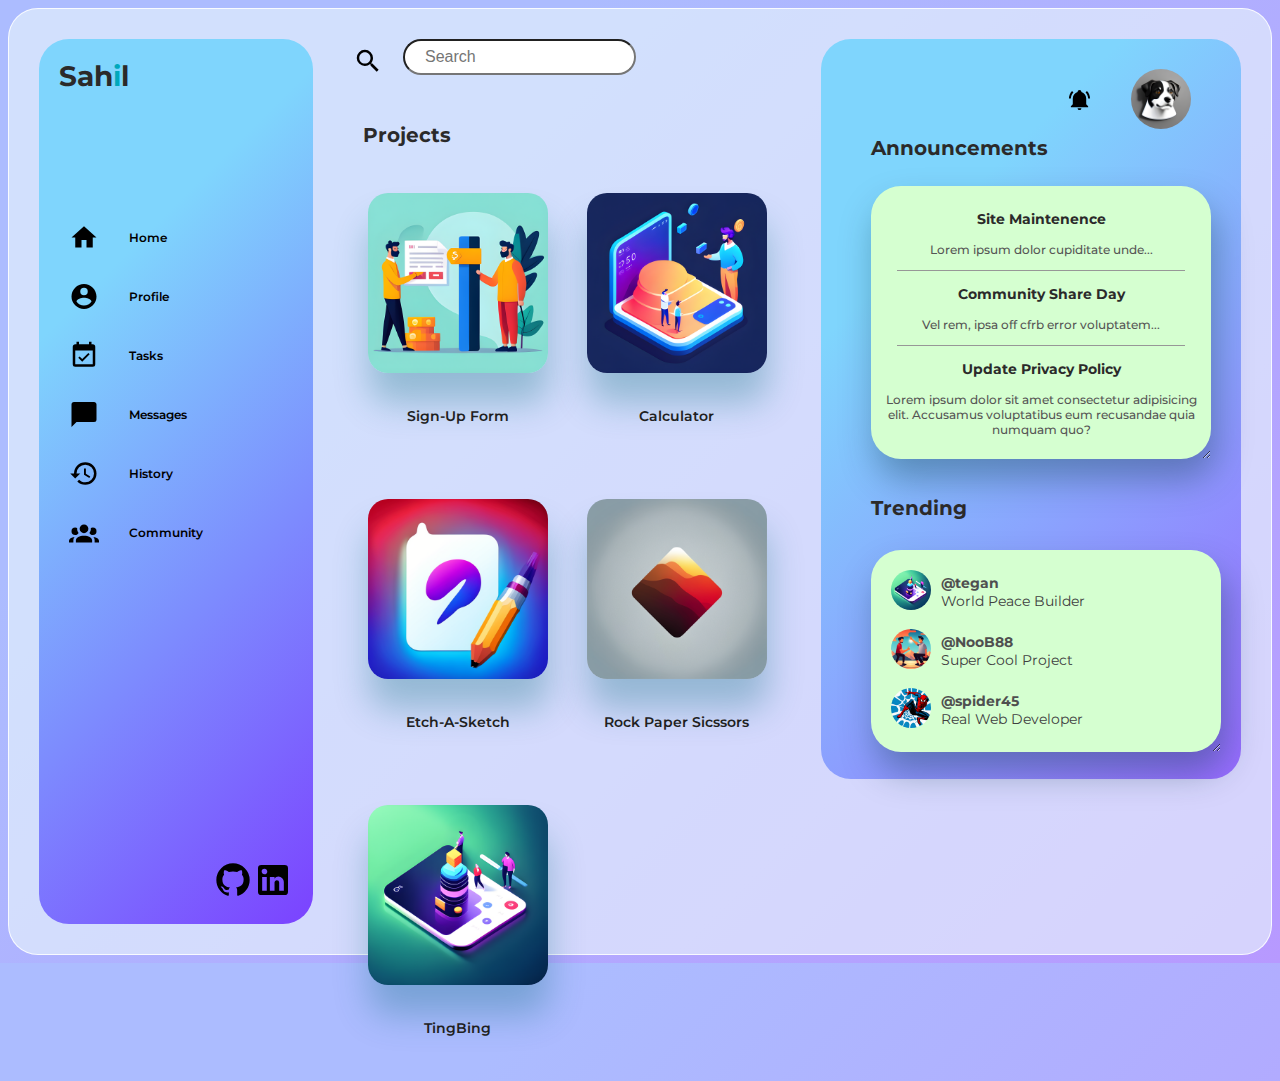
==== index.html @ 60b06135 "add imgs and index.html and style.css" ====
<!DOCTYPE html>
<html lang="en">
<head>
    <meta charset="UTF-8">
    <meta name="viewport" content="width=device-width, initial-scale=1.0">
    <title>DashBoard</title>
    <link rel="preconnect" href="https://fonts.googleapis.com">
    <link rel="preconnect" href="https://fonts.gstatic.com" crossorigin>
    <link href="https://fonts.googleapis.com/css2?family=Montserrat:wght@400;500;600;700;900&display=swap" rel="stylesheet">
    
    <link rel="stylesheet" href="style.css">
</head>
<body>
    <div class="desktop">
        <div class="container-desktop">
            <div class="left-panel">

                <div class="logo">
                    <h1>Sah<span>i</span>l</h1>
                </div>

                <div class="navbar">
                    <div class="icons-desk">
                        <img src="imgs/home.svg" alt="home-svg">
                        <p>Home</p>
                    </div>
                    <div class="icons-desk">
                        <img src="imgs/account-circle.svg" alt="message-svg">
                        <p>Profile</p>
                    </div>
                    <div class="icons-desk">
                        <img src="imgs/calendar-check.svg" alt="Tasks">
                        <p>Tasks</p>
                    </div>
                    <div class="icons-desk">
                        <img src="imgs/message.svg" alt="profile-svg">
                        <p>Messages</p>
                    </div>
                    <div class="icons-desk">
                        <img src="imgs/history.svg" alt="history">
                        <p>History</p>
                    </div>
                    <div class="icons-desk">
                        <img src="imgs/account-group.svg" alt="Community">
                        <p>Community</p>
                    </div>
                </div>

                <div class="social">
                    <div class="github-logo-div">
                        <a href="http://github.com/sahilw25" target="_blank"><img src="imgs/github.svg" alt="github-logo-svg"></a>
                    </div>

                    <div class="linkedin">
                        <a href="https://www.linkedin.com/in/sahil-walawalkar-537125207/" target="_blank"><img src="imgs/linkedin.svg" alt=""></a>
                    </div>
                </div>

                
            </div>

            <div class="middle-content">
                <div class="search-bar">
                    <img src="imgs/magnify.svg" alt="maginfi">
                    <input type="text" placeholder="Search" >
                </div>
                
                <div class="projects-desk">

                    <div class="project-heading-div">
                        <h2>Projects</h2>
                    </div>

                    <div class="projects-div-desk">
            
                        <div class="form-project-div">
                            <a href="https://github.com/sahilw25/Sign-up-form" target="_blank"><img src="imgs/sign-up.png"  alt="sign-up-form" id="form-desk"></a>
                            <div class="form-project-heading">
                                <h3>Sign-Up Form</h3>
                            </div>
                        </div>

                        <div class="calculator-div">
                            <a href="https://github.com/sahilw25/Calculator" target="_blank"><img src="imgs/calculator.png" alt="calculator" id="calculator-desk"></a>
                            <div class="calculator-heading">
                                <h3>Calculator</h3>
                            </div>
                        </div>

                        <div class="Etch-A-Sketch-div">
                            <a href="https://github.com/sahilw25/Etch-a-Sketch" target="_blank"><img src="imgs/sketch_pad_aii.png" alt="etch-a-sketch" id="etch-a-sketch-desk"></a>
                            <div class="Etch-A-Sketch-heading">
                                <h3>Etch-A-Sketch</h3>
                            </div>
                        </div>

                        <div class="rock-paper-sicssors">
                            <a href="https://github.com/sahilw25/Rock-Paper-Sicssors" target="_blank"><img src="imgs/rockpaper.png" alt="rock-paper-sicssors" id="rock-paper-sicssors"></a>
                            <div class="rock-paper-sicssors-heading">
                                <h3>Rock Paper Sicssors</h3>
                            </div>
                        </div>

                        <div class="rock-paper-sicssors">
                            <a href="https://github.com/sahilw25/TingBing" target="_blank"><img src="imgs/calculator-app-logo-3d.png" alt="TingBing.com" id="rock-paper-sicssors"></a>
                            <div class="rock-paper-sicssors-heading">
                                <h3>TingBing</h3>
                            </div>
                        </div>

                    </div>
                </div>

            </div>

            <div class="right-panel">

                <div class="notify">
                    <div class="bell">
                        <img src="imgs/bell-ring.svg" alt="notification">
                    </div>
                    <div class="id-logo">
                        <img src="imgs/dog-logo.png" alt="logo">
                    </div>
                </div>

                <div class="announcements-div">
                    <h2>Announcements</h2>
                    <div class="announcements">
                        <div class="announcement">
                            <h3>Site Maintenence</h3>
                            <p>Lorem ipsum dolor cupiditate unde...</p>
                        </div>

                        <div class="horizontal-line"></div>

                        <div class="announcement">
                            <h3>Community Share Day</h3>
                            <p>Vel rem, ipsa off cfrb error voluptatem...</p>
                        </div>

                        <div class="horizontal-line"></div>

                        <div class="announcement">
                            <h3>Update Privacy Policy</h3>
                            <p>Lorem ipsum dolor sit amet consectetur adipisicing elit. Accusamus voluptatibus eum recusandae quia numquam quo?</p>
                        </div>


                    </div>
                    
                </div>

                <div class="trending">
                    <h2>Trending</h2>
                    <div class="trends">
                        <div class="trend">
                            <div class="trend-logo">
                                <img src="imgs/calculator-app-logo-3d.png" alt="">
                            </div>
                            <div class="trend-desp">
                                <p class="user-id">@tegan</p>
                                <p class="user-desp">World Peace Builder</p>
                            </div>
                        </div>

                        <div class="trend">
                            <div class="trend-logo">
                                <img src="imgs/logo-2.png" alt="">
                            </div>
                            <div class="trend-desp">
                                <p class="user-id">@NooB88</p>
                                <p class="user-desp">Super Cool Project</p>
                            </div>
                        </div>

                        <div class="trend">
                            <div class="trend-logo">
                                <img src="imgs/spider-man.png" alt="">
                            </div>
                            <div class="trend-desp">
                                <p class="user-id">@spider45</p>
                                <p class="user-desp">Real Web Developer</p>
                            </div>
                        </div>
                        
                    </div>
                </div>
            </div>
        </div>
    </div>
</body>
</html>
---- style.css ----
html {
    font-family: 'Montserrat', sans-serif;
    background-color: #52a7c1;
    background-image: linear-gradient(315deg, #B799FF 0%, #ACBCFF 74%);
    min-width: 1000px;
    min-height: 800px; 
}

body {
    height: 100vh;   
    display: flex;
    justify-content: center;
    height: 105vh;
    background-color: #ebf8fc9a;
    background-image: (315deg, #B799FF 0%, #ACBCFF 74%);
    border-radius: 30px;
    border: 1px solid rgba(255, 255, 255, 0.836);
}

h1 {
    font-size:28px;
    padding-top: 0px;
    margin-top: 0px;
    color: rgb(43, 42, 42);
}

h2 {
    padding-left: 0;
    
    font-size: 20px;
    color: rgb(43, 42, 42);
}
h3 {
    color: rgb(43, 42, 42);
    font-size: 14px;
}

.desktop {
    display: flex;
    padding: 30px;
}


.container-div {
    display: none;
}

.navbar {
    grid-area: nav;
}

.logo{
    grid-area: logo;
    font-weight: 900;
}

.social {
    grid-area: github;
    display: flex;
}

.left-panel {
    background-image: linear-gradient(315deg, #7b42ff 0%, #7fd5fd 74%);;
    padding: 20px;
    border-radius: 30px;
    grid-area: left-panel;
    display: grid;
    grid-template-columns: auto;
    grid-template-rows: 1fr 1fr 1fr 1fr;
    grid-template-areas:
    "logo"
    "nav"
    "."
    "social";
}

span {
    color: #00a8bb;
}


.icons-desk {
    display: flex;
    padding: 10px;
}

.icons-desk img{
    width: 30px;
}

.icons-desk p{
    font-size: 12px;
    font-weight: 600;
    padding-left: 30px;
}

.social >div{
    width: 40px;

}

.search-bar {
    display: flex;
    max-width: 300px;
    grid-area: search;
}

.search-bar input{
    width: 400px;
    border-radius: 30px;
    padding-left: 20px;
    height: 30px;
    font-weight: 400;
    font-size: 1rem;
    /*background-color: #e4fff9;*/
    
}
.search-bar p {
    color: rgb(138, 138, 138);
    margin-top: 12px;
}

.search-bar img {
    height: 30px;
    padding-left: 20px;
    padding-top: 7px;
    padding-right: 20px;
}

.projects-desk {
    padding: 30px;
    grid-area: projects;
    display: flex;
    flex-direction: column;
}

.projects-desk h3 {
    font-size: 14px;
    font-weight: 600;
}


.middle-content {
    grid-area: middle-content;
    display: grid;
    grid-template-columns: auto;
    grid-template-rows: 1fr 6fr 2fr 1fr;
    grid-template-areas:
    "search"
    "projects"
    ;

}

.project-heading-div{
    display: flex;
}



.projects-div-desk {
    display: grid;
    grid-template-rows: repeat(2, 1fr);
    grid-template-columns: repeat(auto-fit, minmax(150px, 1fr));
    gap: 30px;
}


.projects-div-desk h3 {
    align-self: center;
    color: #202020;
}


.form-project-div, .calculator-div, .Etch-A-Sketch-div, .rock-paper-sicssors {
    display: flex;
    flex-direction: column;
    justify-content: center;
    text-align: center;
    padding-top: 30px;
}

.projects-div-desk a {
    height: 20vh;
    transition: 0.5s;
}

.form-project-heading, .calculator-heading, .Etch-A-Sketch-heading, .rock-paper-sicssors-heading {
    padding-top: 20px;
}

#form-desk, #calculator-desk, #etch-a-sketch-desk, #rock-paper-sicssors {
    height: 100%;
    border-radius: 20px;
    box-shadow: 1px 30px 35px #0266774d;
}



.notify {
    display: flex;
    max-height: 50px;
    grid-area: id;
    justify-content: end;
}

.notify div {
    padding-left: 40px;
}

.bell {
    display: flex;
    margin-top: 10px;
    align-self: center;
}

.bell img{
    width: 23px;
}

.announcements-div {
    display: flex;
    justify-content: center;
    flex-direction: column;
    grid-area: announce;


}


.announcements-div p {
    font-size: 12px;
    font-weight: 500;
    color: #555555;
}


.announcements {
    resize: both;
    overflow: auto;
    display: grid;
    grid-template-rows: repeat(1,1fr);
    justify-content: center;
    text-align: center;
    height: 20vhvh;
    width: 100%;
    border-radius: 30px;
    background-color: #D5FFD0;
    padding: 10px;
    margin-top: 10px;
    box-shadow: 5px 20px 35px #00303857;
}

.announcements h2 {
    margin-top: 0px;
}

.horizontal-line {
    height: 1px;
    border-bottom: 1px solid rgb(151, 151, 151);
    width: 90%;
    margin: auto;
}

.trending {
    display: flex;
    flex-direction: column;
    grid-area: trend;
    margin-top: 20px;
}

.trending h2 {
    margin-bottom: 20px;
}
.trends {
    resize: both;
    overflow: auto;
    display: grid;
    grid-template-rows: repeat(1,1fr);
    row-gap: 15px;
    justify-content: flex-start;
    text-align: center;
    height: 20vhvh;
    width: 100%;
    border-radius: 30px;
    background-color: #D5FFD0;
    padding: 10px;
    padding-top: 20px;
    padding-bottom: 20px;
    padding-left: 20px;
    margin-top: 10px;
    box-shadow: 5px 20px 35px #00303857;

}

.trend{
    display: flex;

}

.trend-logo img{
    width: 40px;
    border-radius: 30px;
}
.trend-desp{
    display: flex;
    flex-direction: column;
    justify-content: center;
    text-align: start;
    margin-left: 10px;
    font-size: 0.9rem;
}

.user-id{
    margin: 0px;
    font-weight: 700;
    color: rgb(79, 79, 79);
}
.user-desp{
    margin: 0px;
    color: rgb(64, 64, 64);
}

.right-panel {
    grid-area: right-panel;
    background-image:  linear-gradient(315deg, #976bff 0%, #7fd5fd 74%);
    width: 20rem;
    height: 40rem;
    padding: 50px;
    border-radius: 30px;
    display: grid;
    grid-template-columns: auto;

    padding-bottom: 70px;
    padding-top: 30px;

    grid-template-rows: 1fr 5fr 4fr;
    grid-template-areas: 
      "id"
      "announce"
      "trend";
}

.container-desktop {
    display: grid;
    grid-column-gap: 20px;
    grid-template-columns: 1fr 3fr 1fr;
    grid-template-rows: 1fr 1fr 1fr 1fr;
    grid-template-areas: 
      "left-panel middle-content right-panel"
      "left-panel middle-content right-panel"
      "left-panel middle-content right-panel"
      "left-panel middle-content right-panel"
      ;
}

.id-logo img {
    width: 60px;
    border-radius: 50px;
}
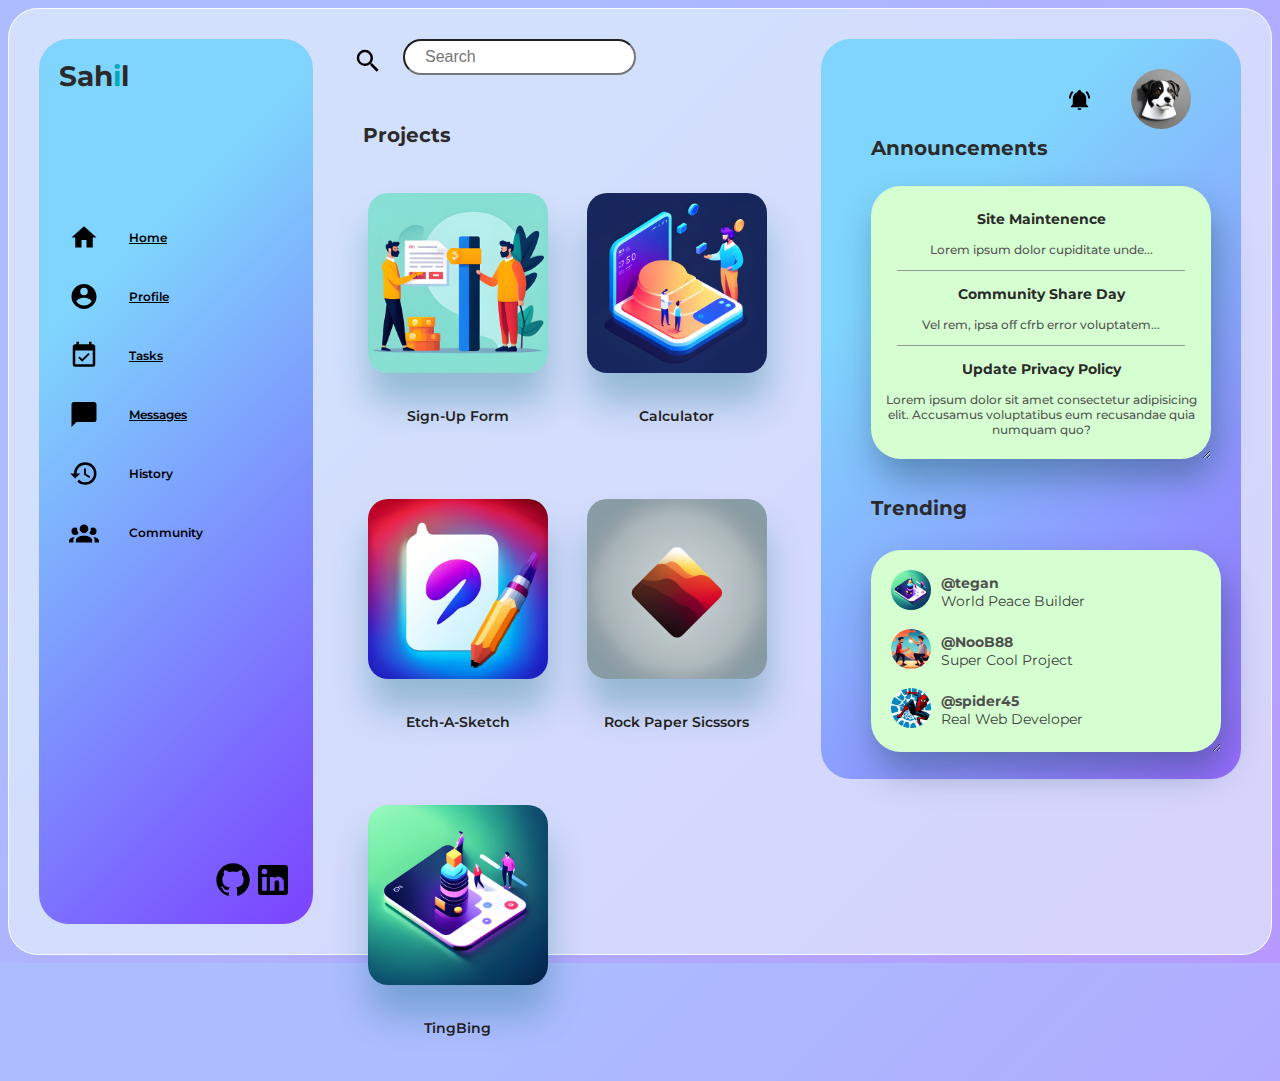
==== commit a32af520: "add imgs and index.html and style.css history.html and messages.html and profile.html and community." ====
--- a/index.html
+++ b/index.html
@@ -20,22 +20,33 @@
                 </div>
 
                 <div class="navbar">
-                    <div class="icons-desk">
-                        <img src="imgs/home.svg" alt="home-svg">
-                        <p>Home</p>
-                    </div>
-                    <div class="icons-desk">
-                        <img src="imgs/account-circle.svg" alt="message-svg">
-                        <p>Profile</p>
-                    </div>
-                    <div class="icons-desk">
-                        <img src="imgs/calendar-check.svg" alt="Tasks">
-                        <p>Tasks</p>
-                    </div>
-                    <div class="icons-desk">
-                        <img src="imgs/message.svg" alt="profile-svg">
-                        <p>Messages</p>
-                    </div>
+                    <a href="index.html">
+                        <div class="icons-desk">
+                            <img src="imgs/home.svg" alt="home-svg">
+                            <p>Home</p>
+                        </div>
+                    </a>
+                    <a href="profile.html">
+                        <div class="icons-desk">
+                            <img src="imgs/account-circle.svg" alt="message-svg">
+                            <p>Profile</p>
+                        </div>
+                    </a>
+
+                    <a href="tasks.html">
+                        <div class="icons-desk">
+                            <img src="imgs/calendar-check.svg" alt="Tasks">
+                            <p>Tasks</p>
+                        </div>
+                    </a>
+
+                    <a href="messages.html">
+                        <div class="icons-desk">
+                            <img src="imgs/message.svg" alt="profile-svg">
+                            <p>Messages</p>
+                        </div>
+                    </a>
+
                     <div class="icons-desk">
                         <img src="imgs/history.svg" alt="history">
                         <p>History</p>
@@ -74,21 +85,21 @@
                     <div class="projects-div-desk">
             
                         <div class="form-project-div">
-                            <a href="https://github.com/sahilw25/Sign-up-form" target="_blank"><img src="imgs/sign-up.png"  alt="sign-up-form" id="form-desk"></a>
+                            <a href="https://github.com/sahilw25/Sign-up-form" target="_blank"><img src="imgs/sign-up.png"  alt="sign-up-form" id="rock-paper-sicssors"></a>
                             <div class="form-project-heading">
                                 <h3>Sign-Up Form</h3>
                             </div>
                         </div>
 
                         <div class="calculator-div">
-                            <a href="https://github.com/sahilw25/Calculator" target="_blank"><img src="imgs/calculator.png" alt="calculator" id="calculator-desk"></a>
+                            <a href="https://github.com/sahilw25/Calculator" target="_blank"><img src="imgs/calculator.png" alt="calculator" id="rock-paper-sicssors"></a>
                             <div class="calculator-heading">
                                 <h3>Calculator</h3>
                             </div>
                         </div>
 
                         <div class="Etch-A-Sketch-div">
-                            <a href="https://github.com/sahilw25/Etch-a-Sketch" target="_blank"><img src="imgs/sketch_pad_aii.png" alt="etch-a-sketch" id="etch-a-sketch-desk"></a>
+                            <a href="https://github.com/sahilw25/Etch-a-Sketch" target="_blank"><img src="imgs/sketch_pad_aii.png" alt="etch-a-sketch" id="rock-paper-sicssors"></a>
                             <div class="Etch-A-Sketch-heading">
                                 <h3>Etch-A-Sketch</h3>
                             </div>
--- a/style.css
+++ b/style.css
@@ -47,6 +47,10 @@
 
 .navbar {
     grid-area: nav;
+}
+
+.navbar a{
+    color: black;
 }
 
 .logo{
@@ -193,6 +197,10 @@
     height: 100%;
     border-radius: 20px;
     box-shadow: 1px 30px 35px #0266774d;
+}
+
+#form-desk, #calculator-desk, #etch-a-sketch-desk, #rock-paper-sicssors:hover{
+    box-shadow: 1px 30px 35px #001c214d ;
 }
 
 
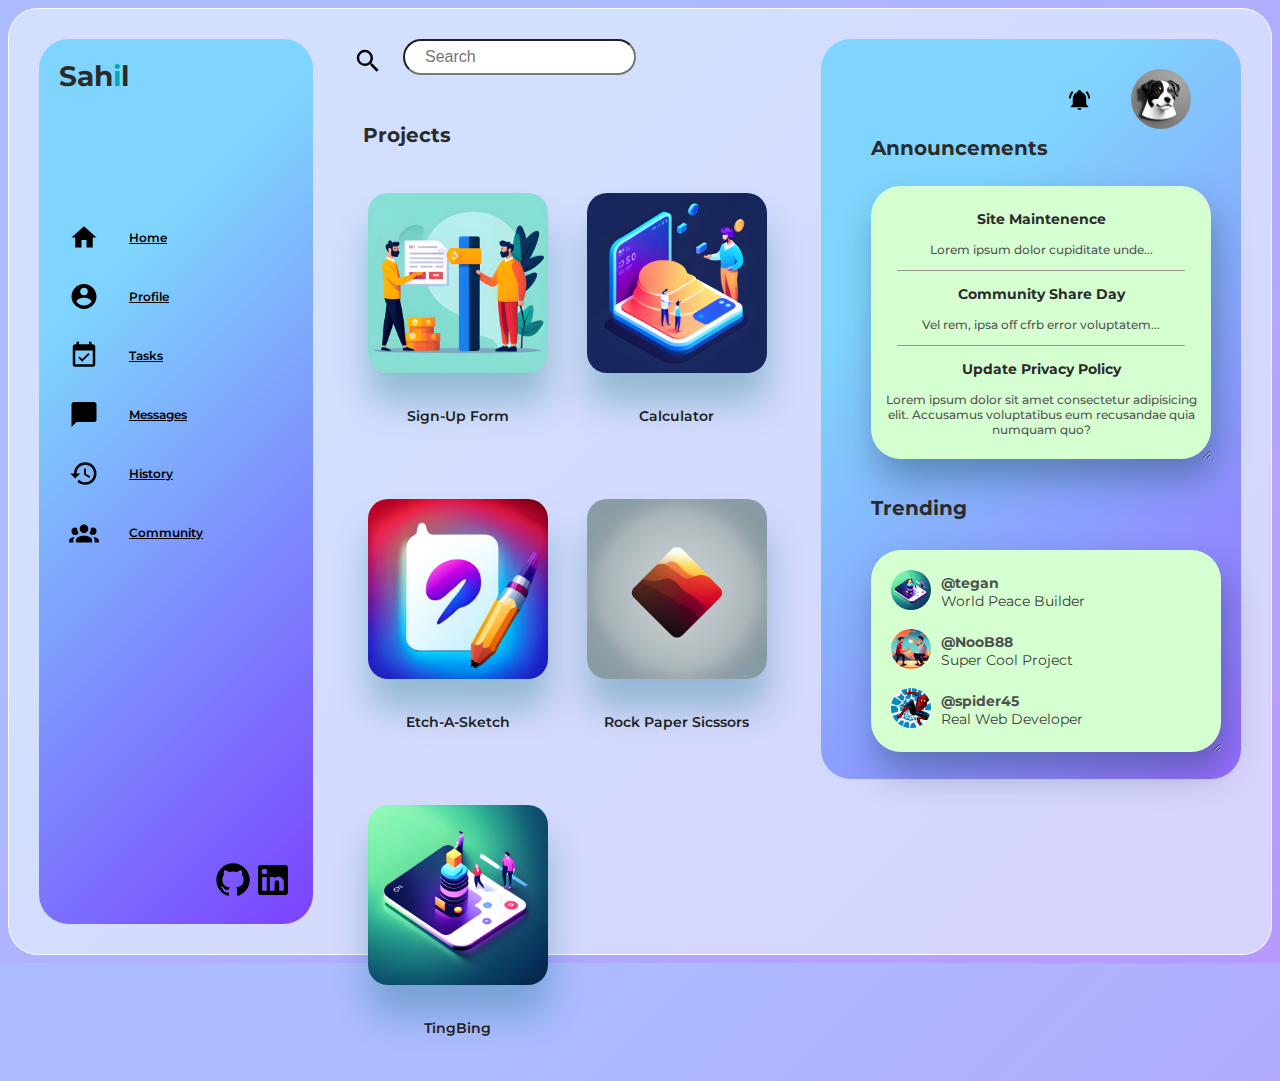
==== commit f48346ec: "add imgs and index.html and style.css history.html and messages.html and profile.html and community." ====
--- a/index.html
+++ b/index.html
@@ -47,14 +47,19 @@
                         </div>
                     </a>
 
-                    <div class="icons-desk">
-                        <img src="imgs/history.svg" alt="history">
-                        <p>History</p>
-                    </div>
-                    <div class="icons-desk">
-                        <img src="imgs/account-group.svg" alt="Community">
-                        <p>Community</p>
-                    </div>
+                    <a href="history.html">
+                        <div class="icons-desk">
+                            <img src="imgs/history.svg" alt="history">
+                            <p>History</p>
+                        </div>
+                    </a>
+
+                    <a href="community.html">
+                        <div class="icons-desk">
+                            <img src="imgs/account-group.svg" alt="Community">
+                            <p>Community</p>
+                        </div>
+                    </a>
                 </div>
 
                 <div class="social">
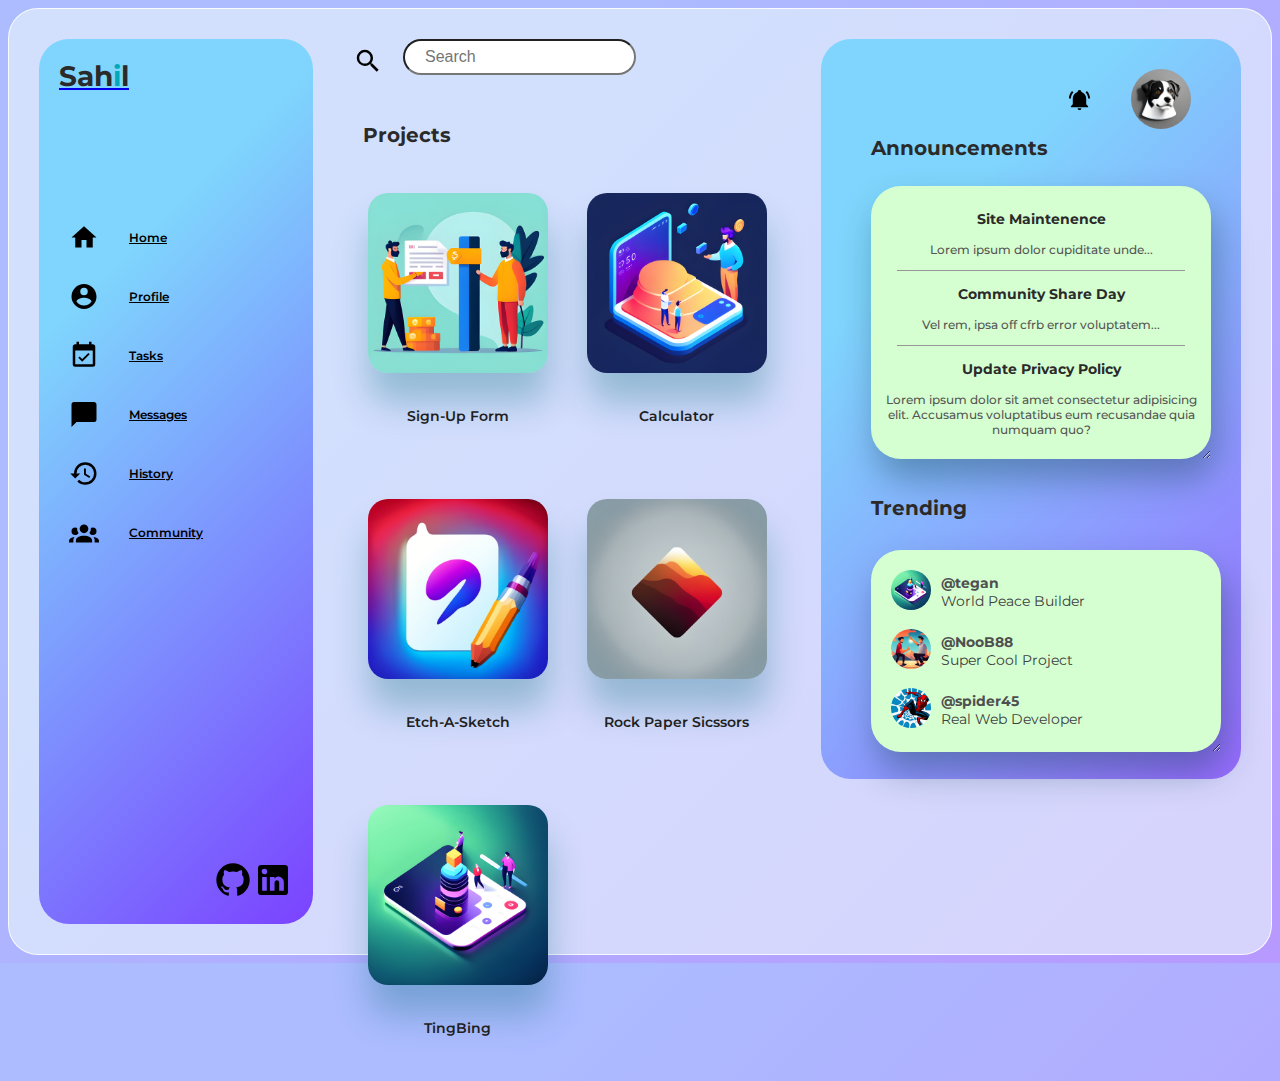
==== commit a725dcec: "add imgs and index.html and style.css history.html and messages.html and profile.html and community." ====
--- a/index.html
+++ b/index.html
@@ -16,7 +16,7 @@
             <div class="left-panel">
 
                 <div class="logo">
-                    <h1>Sah<span>i</span>l</h1>
+                    <a href="index.html"><h1>Sah<span>i</span>l</h1></a>
                 </div>
 
                 <div class="navbar">
